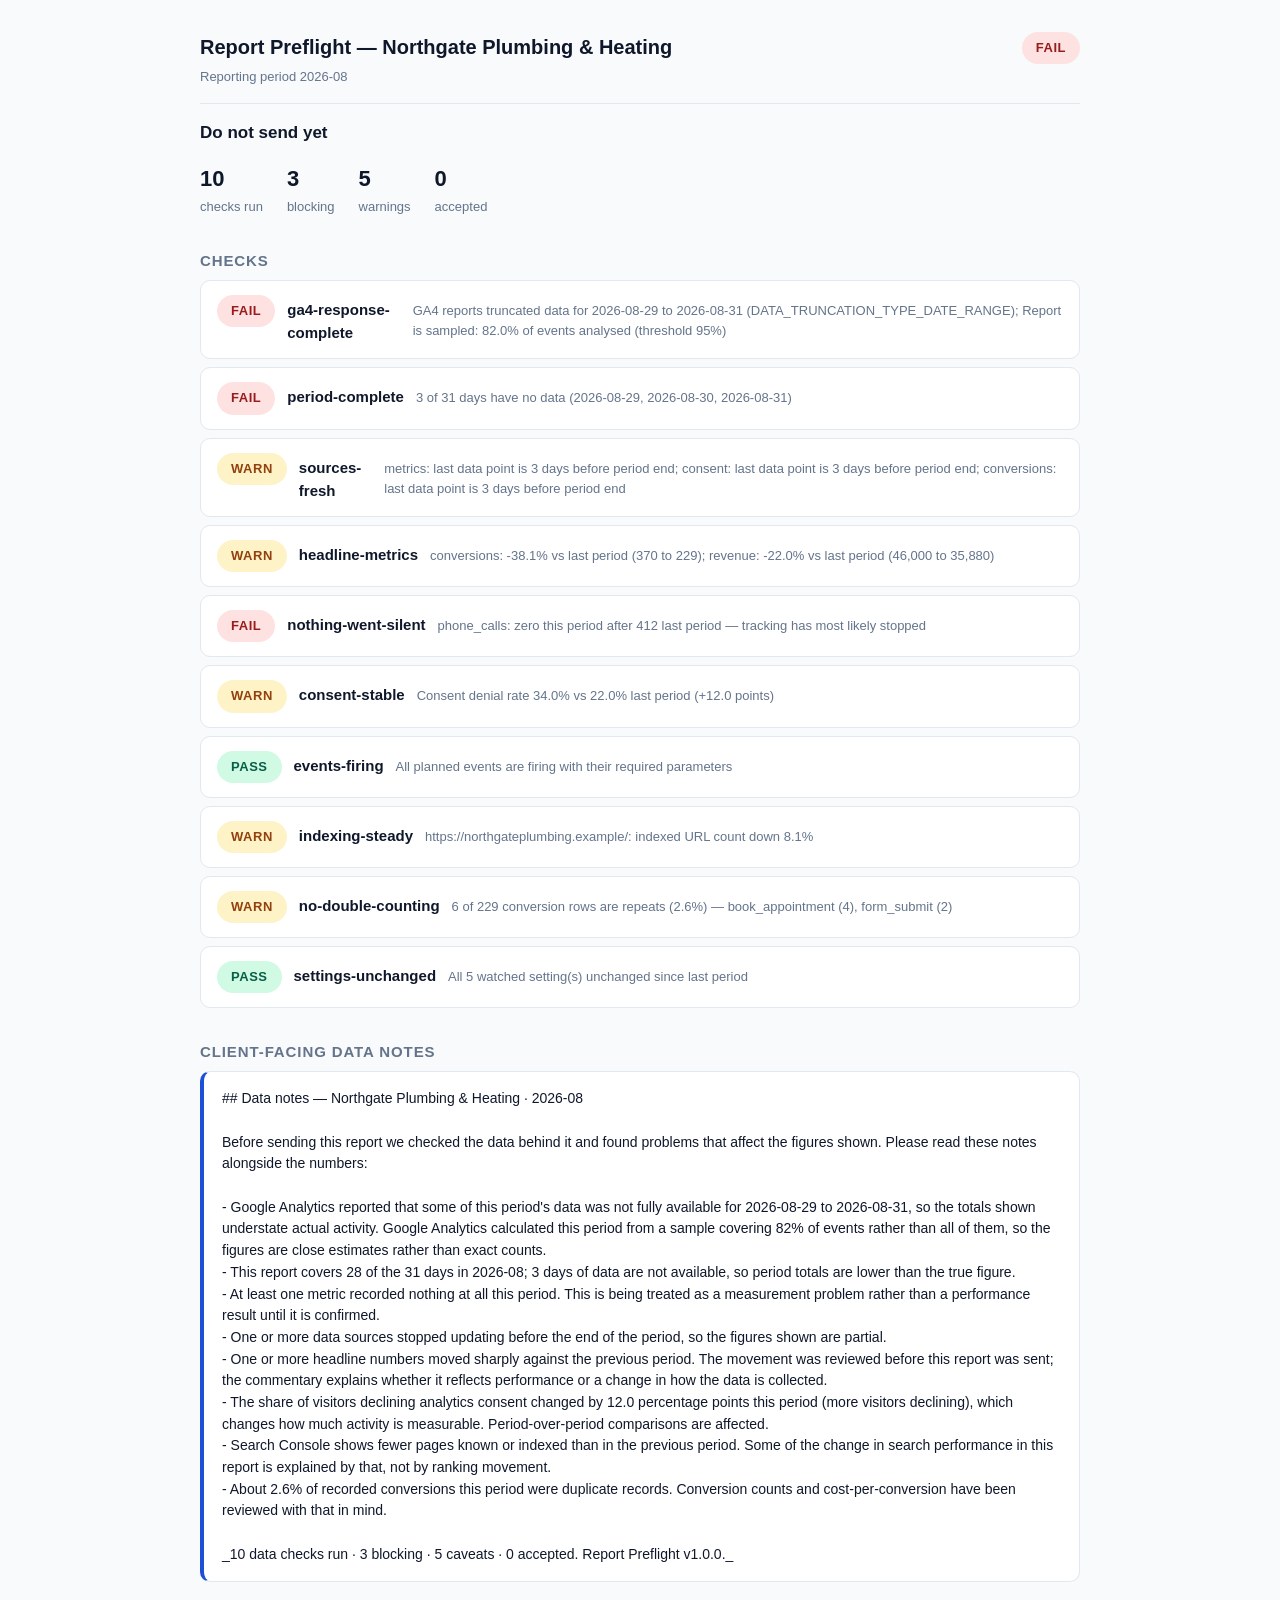
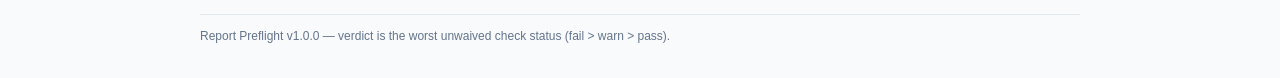
==== examples/output/preflight.html @ 55ed9d26 "docs(examples): committed demo output (preflight.json/.html, data-notes.md) — reproduced byte-for-by" ====
<!doctype html>
<html lang="en"><head><meta charset="utf-8">
<meta name="viewport" content="width=device-width,initial-scale=1">
<title>Report Preflight — Northgate Plumbing &amp; Heating 2026-08</title>
<style>
:root { --ink:#0f172a; --muted:#64748b; --line:#e2e8f0; --bg:#f8fafc; }
* { box-sizing: border-box; }
body { margin:0; padding:32px; background:var(--bg); color:var(--ink);
  font:15px/1.55 -apple-system,BlinkMacSystemFont,"Segoe UI",Roboto,Helvetica,Arial,sans-serif; }
.wrap { max-width: 880px; margin:0 auto; }
header { display:flex; align-items:flex-start; justify-content:space-between; gap:16px;
  padding-bottom:16px; border-bottom:1px solid var(--line); flex-wrap:wrap; }
h1 { font-size:20px; margin:0 0 4px; }
h2 { font-size:15px; margin:32px 0 8px; text-transform:uppercase; letter-spacing:.06em;
  color:var(--muted); }
.sub { color:var(--muted); font-size:13px; }
.pill { display:inline-block; padding:6px 14px; border-radius:999px; font-weight:700;
  font-size:13px; letter-spacing:.04em; }
.verdict { font-size:17px; font-weight:600; margin:16px 0 0; }
.counts { display:flex; gap:24px; margin:16px 0 0; flex-wrap:wrap; }
.counts div { font-size:13px; color:var(--muted); }
.counts strong { display:block; font-size:22px; color:var(--ink); }
.check { background:#fff; border:1px solid var(--line); border-radius:10px; padding:14px 16px;
  margin:8px 0; }
.check summary { cursor:pointer; display:flex; gap:12px; align-items:baseline;
  list-style:none; }
.check summary::-webkit-details-marker { display:none; }
.check .name { font-weight:600; }
.check .msg { color:var(--muted); font-size:13px; }
.check pre { background:var(--bg); border:1px solid var(--line); border-radius:8px;
  padding:12px; overflow:auto; font-size:12px; margin:12px 0 0; }
.waived { color:#92400e; font-size:12px; font-weight:600; }
.notes { background:#fff; border:1px solid var(--line); border-left:4px solid #1d4fd7;
  border-radius:10px; padding:16px 18px; white-space:pre-wrap; font-size:14px; }
footer { margin-top:32px; color:var(--muted); font-size:12px;
  border-top:1px solid var(--line); padding-top:12px; }
@media print { body { background:#fff; padding:0; } .check { break-inside: avoid; } }
</style></head>
<body><div class="wrap">
<header>
  <div>
    <h1>Report Preflight — Northgate Plumbing &amp; Heating</h1>
    <div class="sub">Reporting period 2026-08</div>
  </div>
  <span class="pill" style="color:#991b1b;background:#fee2e2">FAIL</span>
</header>
<p class="verdict">Do not send yet</p>
<div class="counts">
  <div><strong>10</strong>checks run</div>
  <div><strong>3</strong>blocking</div>
  <div><strong>5</strong>warnings</div>
  <div><strong>0</strong>accepted</div>
</div>
<h2>Checks</h2>
<details class='check'><summary><span class='pill' style='color:#991b1b;background:#fee2e2'>FAIL</span><span class='name'>ga4-response-complete</span><span class='msg'>GA4 reports truncated data for 2026-08-29 to 2026-08-31 (DATA_TRUNCATION_TYPE_DATE_RANGE); Report is sampled: 82.0% of events analysed (threshold 95%)</span></summary><pre>{
  &quot;data_truncation_dates&quot;: [],
  &quot;data_truncation_messages&quot;: [
    &quot;Query date range may not be fully served.&quot;
  ],
  &quot;data_truncation_ranges&quot;: [
    {
      &quot;end&quot;: &quot;2026-08-31&quot;,
      &quot;start&quot;: &quot;2026-08-29&quot;
    }
  ],
  &quot;data_truncation_types&quot;: [
    &quot;DATA_TRUNCATION_TYPE_DATE_RANGE&quot;
  ],
  &quot;file&quot;: &quot;ga4-sessions.json&quot;,
  &quot;min_sampling_ratio&quot;: 0.95,
  &quot;row_count&quot;: 28,
  &quot;sampling_ratio&quot;: 0.82,
  &quot;source&quot;: &quot;ga4_sessions&quot;
}</pre></details><details class='check'><summary><span class='pill' style='color:#991b1b;background:#fee2e2'>FAIL</span><span class='name'>period-complete</span><span class='msg'>3 of 31 days have no data (2026-08-29, 2026-08-30, 2026-08-31)</span></summary><pre>{
  &quot;dates_outside_period&quot;: [],
  &quot;days_present&quot;: 28,
  &quot;expected_days&quot;: 31,
  &quot;fail_above&quot;: 2,
  &quot;file&quot;: &quot;metrics.csv&quot;,
  &quot;missing_days&quot;: [
    &quot;2026-08-29&quot;,
    &quot;2026-08-30&quot;,
    &quot;2026-08-31&quot;
  ],
  &quot;source&quot;: &quot;metrics&quot;,
  &quot;warn_above&quot;: 0
}</pre></details><details class='check'><summary><span class='pill' style='color:#92400e;background:#fef3c7'>WARN</span><span class='name'>sources-fresh</span><span class='msg'>metrics: last data point is 3 days before period end; consent: last data point is 3 days before period end; conversions: last data point is 3 days before period end</span></summary><pre>{
  &quot;fail_after_days&quot;: 5,
  &quot;period_end&quot;: &quot;2026-08-31&quot;,
  &quot;sources&quot;: {
    &quot;consent&quot;: {
      &quot;lag_days&quot;: 3,
      &quot;latest_date&quot;: &quot;2026-08-28&quot;
    },
    &quot;conversions&quot;: {
      &quot;lag_days&quot;: 3,
      &quot;latest_date&quot;: &quot;2026-08-28&quot;
    },
    &quot;metrics&quot;: {
      &quot;lag_days&quot;: 3,
      &quot;latest_date&quot;: &quot;2026-08-28&quot;
    }
  },
  &quot;warn_after_days&quot;: 1
}</pre></details><details class='check'><summary><span class='pill' style='color:#92400e;background:#fef3c7'>WARN</span><span class='name'>headline-metrics</span><span class='msg'>conversions: -38.1% vs last period (370 to 229); revenue: -22.0% vs last period (46,000 to 35,880)</span></summary><pre>{
  &quot;metrics&quot;: {
    &quot;conversions&quot;: {
      &quot;current&quot;: 229.0,
      &quot;fail_pct&quot;: 45.0,
      &quot;pct_change&quot;: -38.11,
      &quot;previous&quot;: 370.0,
      &quot;warn_pct&quot;: 15.0
    },
    &quot;revenue&quot;: {
      &quot;current&quot;: 35879.99999999999,
      &quot;fail_pct&quot;: 50.0,
      &quot;pct_change&quot;: -22.0,
      &quot;previous&quot;: 46000.0,
      &quot;warn_pct&quot;: 20.0
    },
    &quot;sessions&quot;: {
      &quot;current&quot;: 8400.0,
      &quot;fail_pct&quot;: 45.0,
      &quot;pct_change&quot;: -9.68,
      &quot;previous&quot;: 9300.0,
      &quot;warn_pct&quot;: 20.0
    }
  },
  &quot;previous_source&quot;: &quot;prev_metrics&quot;,
  &quot;source&quot;: &quot;metrics&quot;
}</pre></details><details class='check'><summary><span class='pill' style='color:#991b1b;background:#fee2e2'>FAIL</span><span class='name'>nothing-went-silent</span><span class='msg'>phone_calls: zero this period after 412 last period — tracking has most likely stopped</span></summary><pre>{
  &quot;metrics&quot;: {
    &quot;conversions&quot;: {
      &quot;current&quot;: 229.0,
      &quot;previous&quot;: 370.0
    },
    &quot;phone_calls&quot;: {
      &quot;current&quot;: 0.0,
      &quot;previous&quot;: 412.0
    },
    &quot;revenue&quot;: {
      &quot;current&quot;: 35879.99999999999,
      &quot;previous&quot;: 46000.0
    },
    &quot;sessions&quot;: {
      &quot;current&quot;: 8400.0,
      &quot;previous&quot;: 9300.0
    }
  },
  &quot;previous_source&quot;: &quot;prev_metrics&quot;,
  &quot;source&quot;: &quot;metrics&quot;
}</pre></details><details class='check'><summary><span class='pill' style='color:#92400e;background:#fef3c7'>WARN</span><span class='name'>consent-stable</span><span class='msg'>Consent denial rate 34.0% vs 22.0% last period (+12.0 points)</span></summary><pre>{
  &quot;denial_rate&quot;: 0.34,
  &quot;denied&quot;: 2856.0,
  &quot;fail_points&quot;: 15.0,
  &quot;granted&quot;: 5544.0,
  &quot;previous_denial_rate&quot;: 0.22,
  &quot;previous_denied&quot;: 2046.0,
  &quot;previous_granted&quot;: 7254.0,
  &quot;previous_source&quot;: &quot;prev_consent&quot;,
  &quot;shift_points&quot;: 12.0,
  &quot;source&quot;: &quot;consent&quot;,
  &quot;warn_points&quot;: 5.0
}</pre></details><details class='check'><summary><span class='pill' style='color:#065f46;background:#d1fae5'>PASS</span><span class='name'>events-firing</span><span class='msg'>All planned events are firing with their required parameters</span></summary><pre>{
  &quot;below_expected_events&quot;: [],
  &quot;file&quot;: &quot;audit_report.json&quot;,
  &quot;ghost_events&quot;: [
    &quot;scroll_depth_75&quot;
  ],
  &quot;health_score&quot;: 92,
  &quot;min_health_score&quot;: 70,
  &quot;missing_events&quot;: [],
  &quot;naming_issues&quot;: [],
  &quot;parameter_issue_events&quot;: [],
  &quot;source&quot;: &quot;event_audit&quot;
}</pre></details><details class='check'><summary><span class='pill' style='color:#92400e;background:#fef3c7'>WARN</span><span class='name'>indexing-steady</span><span class='msg'>https://northgateplumbing.example/: indexed URL count down 8.1%</span></summary><pre>{
  &quot;fail_drop_pct&quot;: 10.0,
  &quot;previous_source&quot;: &quot;prev_gsc_coverage&quot;,
  &quot;regressions_by_severity&quot;: {},
  &quot;sites&quot;: {
    &quot;https://northgateplumbing.example/&quot;: {
      &quot;drop_pct&quot;: 8.1,
      &quot;known_urls&quot;: 1180,
      &quot;previous_known_urls&quot;: 1284
    }
  },
  &quot;source&quot;: &quot;gsc_coverage&quot;,
  &quot;warn_drop_pct&quot;: 5.0
}</pre></details><details class='check'><summary><span class='pill' style='color:#92400e;background:#fef3c7'>WARN</span><span class='name'>no-double-counting</span><span class='msg'>6 of 229 conversion rows are repeats (2.6%) — book_appointment (4), form_submit (2)</span></summary><pre>{
  &quot;distinct_conversion_ids&quot;: 223,
  &quot;duplicate_rate_pct&quot;: 2.62,
  &quot;duplicate_rows&quot;: 6,
  &quot;duplicates_by_action&quot;: {
    &quot;book_appointment&quot;: 4,
    &quot;form_submit&quot;: 2
  },
  &quot;fail_rate_pct&quot;: 5.0,
  &quot;file&quot;: &quot;conversions.csv&quot;,
  &quot;most_repeated&quot;: [
    {
      &quot;conversion_id&quot;: &quot;202608-00019&quot;,
      &quot;occurrences&quot;: 2
    },
    {
      &quot;conversion_id&quot;: &quot;202608-00038&quot;,
      &quot;occurrences&quot;: 2
    },
    {
      &quot;conversion_id&quot;: &quot;202608-00044&quot;,
      &quot;occurrences&quot;: 2
    },
    {
      &quot;conversion_id&quot;: &quot;202608-00137&quot;,
      &quot;occurrences&quot;: 2
    },
    {
      &quot;conversion_id&quot;: &quot;202608-00167&quot;,
      &quot;occurrences&quot;: 2
    }
  ],
  &quot;source&quot;: &quot;conversions&quot;,
  &quot;total_rows&quot;: 229,
  &quot;warn_rate_pct&quot;: 1.0
}</pre></details><details class='check'><summary><span class='pill' style='color:#065f46;background:#d1fae5'>PASS</span><span class='name'>settings-unchanged</span><span class='msg'>All 5 watched setting(s) unchanged since last period</span></summary><pre>{
  &quot;changes&quot;: [
    {
      &quot;current&quot;: &quot;data_driven&quot;,
      &quot;key&quot;: &quot;ga4.attribution_model&quot;,
      &quot;status&quot;: &quot;unchanged&quot;
    },
    {
      &quot;current&quot;: 30,
      &quot;key&quot;: &quot;ga4.conversion_window_days&quot;,
      &quot;status&quot;: &quot;unchanged&quot;
    },
    {
      &quot;current&quot;: [
        &quot;internal_traffic_exclude&quot;
      ],
      &quot;key&quot;: &quot;ga4.data_filters&quot;,
      &quot;status&quot;: &quot;unchanged&quot;
    },
    {
      &quot;current&quot;: &quot;one&quot;,
      &quot;key&quot;: &quot;google_ads.conversion_counting&quot;,
      &quot;status&quot;: &quot;unchanged&quot;
    },
    {
      &quot;current&quot;: 30,
      &quot;key&quot;: &quot;google_ads.click_through_conversion_window_days&quot;,
      &quot;status&quot;: &quot;unchanged&quot;
    }
  ],
  &quot;previous_source&quot;: &quot;prev_settings&quot;,
  &quot;source&quot;: &quot;settings&quot;,
  &quot;watched_keys&quot;: [
    &quot;ga4.attribution_model&quot;,
    &quot;ga4.conversion_window_days&quot;,
    &quot;ga4.data_filters&quot;,
    &quot;google_ads.conversion_counting&quot;,
    &quot;google_ads.click_through_conversion_window_days&quot;
  ]
}</pre></details>
<h2>Client-facing data notes</h2>
<div class="notes">## Data notes — Northgate Plumbing &amp; Heating · 2026-08

Before sending this report we checked the data behind it and found problems that affect the figures shown. Please read these notes alongside the numbers:

- Google Analytics reported that some of this period&#x27;s data was not fully available for 2026-08-29 to 2026-08-31, so the totals shown understate actual activity. Google Analytics calculated this period from a sample covering 82% of events rather than all of them, so the figures are close estimates rather than exact counts.
- This report covers 28 of the 31 days in 2026-08; 3 days of data are not available, so period totals are lower than the true figure.
- At least one metric recorded nothing at all this period. This is being treated as a measurement problem rather than a performance result until it is confirmed.
- One or more data sources stopped updating before the end of the period, so the figures shown are partial.
- One or more headline numbers moved sharply against the previous period. The movement was reviewed before this report was sent; the commentary explains whether it reflects performance or a change in how the data is collected.
- The share of visitors declining analytics consent changed by 12.0 percentage points this period (more visitors declining), which changes how much activity is measurable. Period-over-period comparisons are affected.
- Search Console shows fewer pages known or indexed than in the previous period. Some of the change in search performance in this report is explained by that, not by ranking movement.
- About 2.6% of recorded conversions this period were duplicate records. Conversion counts and cost-per-conversion have been reviewed with that in mind.

_10 data checks run · 3 blocking · 5 caveats · 0 accepted. Report Preflight v1.0.0._
</div>
<footer>Report Preflight v1.0.0 — verdict is the worst
unwaived check status (fail &gt; warn &gt; pass).</footer>
</div></body></html>
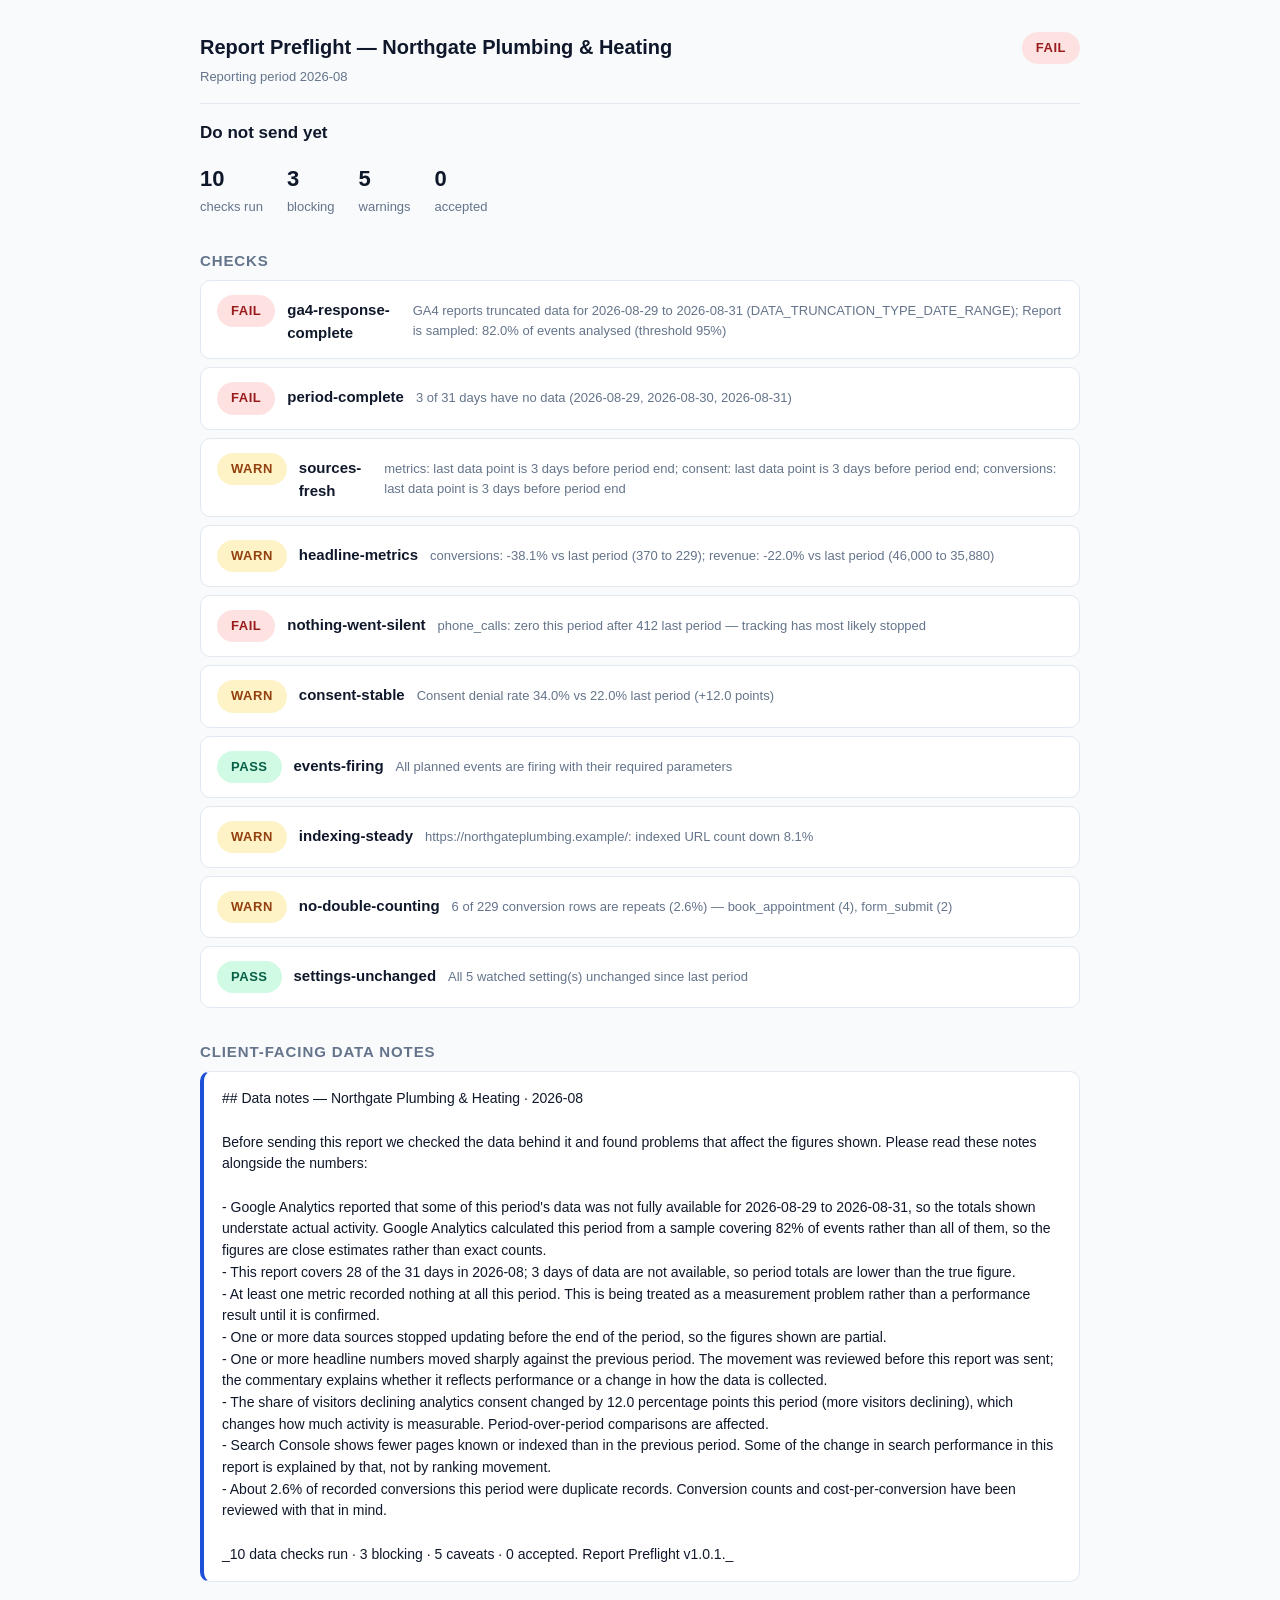
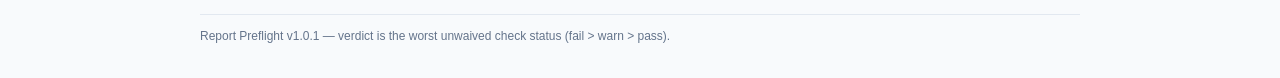
==== commit e7db1175: "docs(examples): regenerate demo output with v1.0.1" ====
--- a/examples/output/preflight.html
+++ b/examples/output/preflight.html
@@ -275,8 +275,8 @@
 - Search Console shows fewer pages known or indexed than in the previous period. Some of the change in search performance in this report is explained by that, not by ranking movement.
 - About 2.6% of recorded conversions this period were duplicate records. Conversion counts and cost-per-conversion have been reviewed with that in mind.
 
-_10 data checks run · 3 blocking · 5 caveats · 0 accepted. Report Preflight v1.0.0._
+_10 data checks run · 3 blocking · 5 caveats · 0 accepted. Report Preflight v1.0.1._
 </div>
-<footer>Report Preflight v1.0.0 — verdict is the worst
+<footer>Report Preflight v1.0.1 — verdict is the worst
 unwaived check status (fail &gt; warn &gt; pass).</footer>
 </div></body></html>
